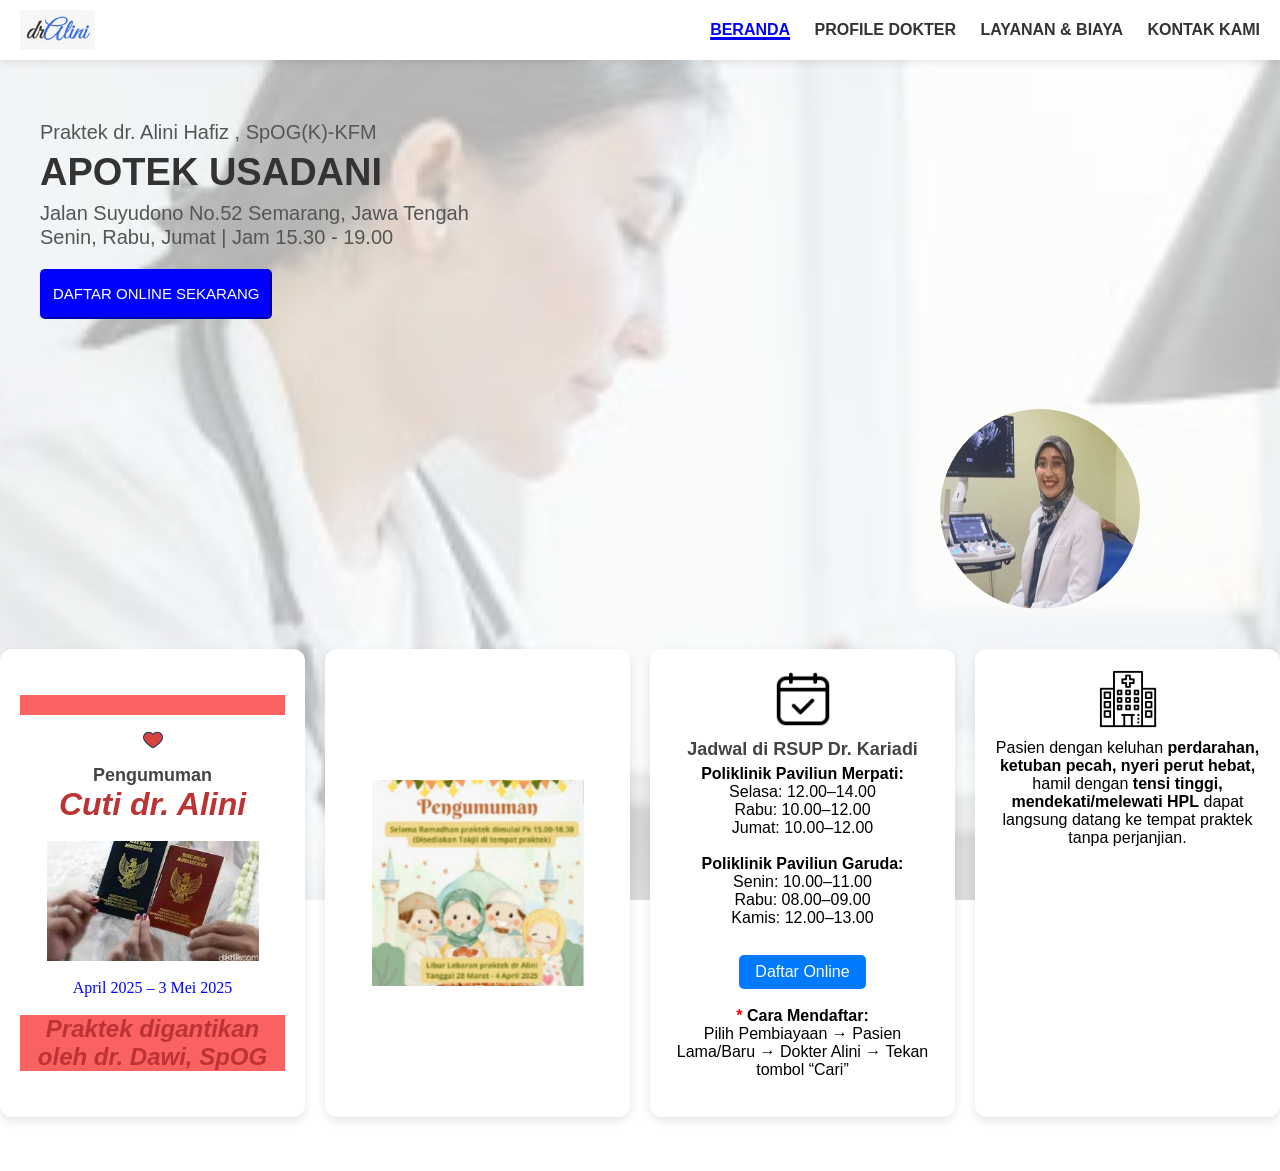
==== Tugas web Dr Alini/index.html @ 299020ec "Rename home.html to index.html" ====
<!doctype html>
<html lang="en">
<head>
  <meta charset="utf-8" />
  <meta name="viewport" content="width=device-width, initial-scale=1" />
  <title>Landing Page with Header and Left Menu</title>
  <style>
    * {
      margin: 0;
      padding: 0;
      box-sizing: border-box;
      font-family: Arial, sans-serif;
    }

    body, html {
      height: 100%;
    }

    /* Background image */
    body {
      background: url(images.jpg) no-repeat center center/cover;
    }

    /* Overlay with white opacity */
    .overlay {
      position: fixed;
      top: 0;
      left: 0;
      width: 100%;
      height: 100%;
      background-color: rgba(255, 255, 255, 0.7);
      z-index: -1;
    }

    header {
      width: 100%;
      height: 60px;
      background-color: white;
      display: flex;
      justify-content: space-between;
      align-items: center;
      padding: 0 20px;
      box-shadow: 0 2px 8px rgba(0,0,0,0.1);
      position: fixed;
      top: 0;
      left: 0;
      z-index: 10;
    }

    header img {
      height: 40px;
    }

    header nav a {
      text-decoration: none;
      color: #333;
      margin-left: 20px;
      font-weight: bold;
    }

    header nav .choosen{
      text-decoration: underline;
      color: blue;
      margin-left: 20px;
      font-weight: bolder;
      text-decoration-thickness: 3px;
    }


    .content {
      margin-top: 80px;
      flex: 1;
      padding: 40px;
      overflow-y: auto;
      line-height: 1.5;
      position: relative;
      font-size: 20px;
    }

    .content h2 {
      font-size: 38px;
      font-weight: 700;
      color: #333;
    }

    .content p {
      color: #555;
      line-height: 1.2;
      font-size: 20px;
    }

    .content button {
      background-color: blue;
      margin-top: 20px;
      border-radius: 5px;
      width: max-content;
      height: 50px;
      border-color: blue;
    }

    .content button p {
      padding: 11px;
      font-size: 15px;
      margin: 0 auto;
      color: white;
      font-weight: 500;
    }

    .content img {
      width: 200px;
      height: 200px;
      position: relative;
      margin-top: 160px;
      margin-right: 100px;
      float: right;
      border-radius: 50%;
    }

  .container {
    display: flex;
    justify-content: space-between;
    gap: 20px;
    flex-wrap: wrap; /* Responsif di layar kecil */
  }

  .card {
    flex: 1;
    min-width: 200px;
    background: white;
    border-radius: 12px;
    box-shadow: 0 4px 10px rgba(0,0,0,0.1);
    padding: 20px;
    display: flex;
    flex-direction: column;
    justify-content: center;  /* Vertikal tengah */
    align-items: center;      /* Horizontal tengah */
    text-align: center;
  }

  .judul {
    font-weight: bold;
    color: #444;
    font-size: 18px;
  }

  .gambar {
    width: 80%;
    max-width: 250px;
    object-fit: cover;
    display: block;
  }

  .love {
    width: 10%;
    max-width: 20px;
    object-fit: cover;
    display: block;
    margin-bottom: 15px;
    margin-top: 15px;
  }

  .red {
    background-color: rgb(250, 98, 98);
    color: rgb(250, 98, 98);
    width: 100%;
    height: 20px;
  }

  .rt {
    color: rgb(189, 51, 51);
    font-style: italic;
  }

  .red2 {
    background-color: rgb(250, 98, 98);
    color:  rgb(189, 51, 51);
    width: 100%;
    height: max-content;
    font-style: italic;
    font-size: x-large;
  }

  .btn {
    display: inline-block;
    background-color: #007BFF;
    color: white;
    padding: 8px 16px;
    border-radius: 5px;
    text-decoration: none;
    margin-top: 10px;
  }

  .btn:hover {
    background-color: #0056b3;
  }

  .left-align {
    text-align: center;
    width: 100%;
  }

  .card2 {
    flex: 1;
    min-width: 200px;
    background: white;
    border-radius: 12px;
    box-shadow: 0 4px 10px rgba(0,0,0,0.1);
    padding: 20px;
    display: flex;
    flex-direction: column;
    align-items: center;      /* Horizontal tengah */
    text-align: center;
  }
  </style>
</head>
<body>
  <div class="overlay"></div>

  <header>
    <img src="logo.jpeg" alt="hm">
    <nav>
      <a href="home.html" class="choosen">BERANDA</a>
      <a href="profile.html">PROFILE DOKTER</a>
      <a href="layanan.html">LAYANAN & BIAYA</a>
      <a href="kontak.html">KONTAK KAMI</a>
    </nav>
  </header>

    <main class="content">
      <p>Praktek dr. Alini Hafiz , SpOG(K)-KFM</p>
      <h2>APOTEK USADANI</h2>
      <p>Jalan Suyudono No.52 Semarang, Jawa Tengah</p>
      <p>Senin, Rabu, Jumat | Jam 15.30 - 19.00</p>
      <button>
        <a href="backend.html" style="text-decoration: none;">
          <p>DAFTAR ONLINE SEKARANG</p>
        </a>
      </button>
      <img src="8.JPG" alt="dokter">
    </main>

    <div class="container">
      <!-- Kolom 1 -->
      <div class="card">
        <div class="red">-</div>
        <img src="heart.png" alt="" class="love">
        <div class="judul">Pengumuman</div>
          <h1 class="rt">Cuti dr. Alini</h1><br>
          <img src="nikah.jpg" alt="Cuti dr. Alini" class="gambar"><br>
          <p style="font-family: cursive; color: blue;">April 2025 – 3 Mei 2025</p><br>
          <h1 class="red2">Praktek digantikan oleh dr. Dawi, SpOG</h1>
      </div>
    
      <!-- Kolom 2 -->
      <div class="card">
        <img src="lebaran.jpeg" alt="Jadwal Ramadhan" class="gambar">
      </div>
    
      <!-- Kolom 3 -->
      <div class="card">
        <img src="check-mark.png" alt="check-mark" style="width: 60px; margin-bottom: 10px;">
        <div class="judul" style="margin-bottom: 5px;">Jadwal di RSUP Dr. Kariadi</div>
        <div class="teks center-align">
          <b>Poliklinik Paviliun Merpati:</b><br>
          Selasa: 12.00–14.00<br>
          Rabu: 10.00–12.00<br>
          Jumat: 10.00–12.00<br><br>
    
          <b>Poliklinik Paviliun Garuda:</b><br>
          Senin: 10.00–11.00<br>
          Rabu: 08.00–09.00<br>
          Kamis: 12.00–13.00<br><br>
    
          <a href="backend.html" class="btn">Daftar Online</a><br><br>
    
          <b><span style="color: red;">*</span> Cara Mendaftar:</b><br>
          Pilih Pembiayaan → Pasien Lama/Baru → Dokter Alini → Tekan tombol “Cari”<br><br>
        </div>
      </div>
      <div class="card2">
        <img src="hospital.png" alt="check-mark" style="width: 60px; margin-bottom: 10px;">
        <div class="teks center-align">
          <p>Pasien dengan keluhan 
            <b>perdarahan, ketuban pecah, nyeri perut hebat,</b>
            hamil dengan <b>tensi tinggi, mendekati/melewati HPL</b>
            dapat langsung datang ke tempat praktek tanpa perjanjian.
          </p>
        </div>
      </div>
    </div>
    <br><br><br>
  </div>
</body>
</html>
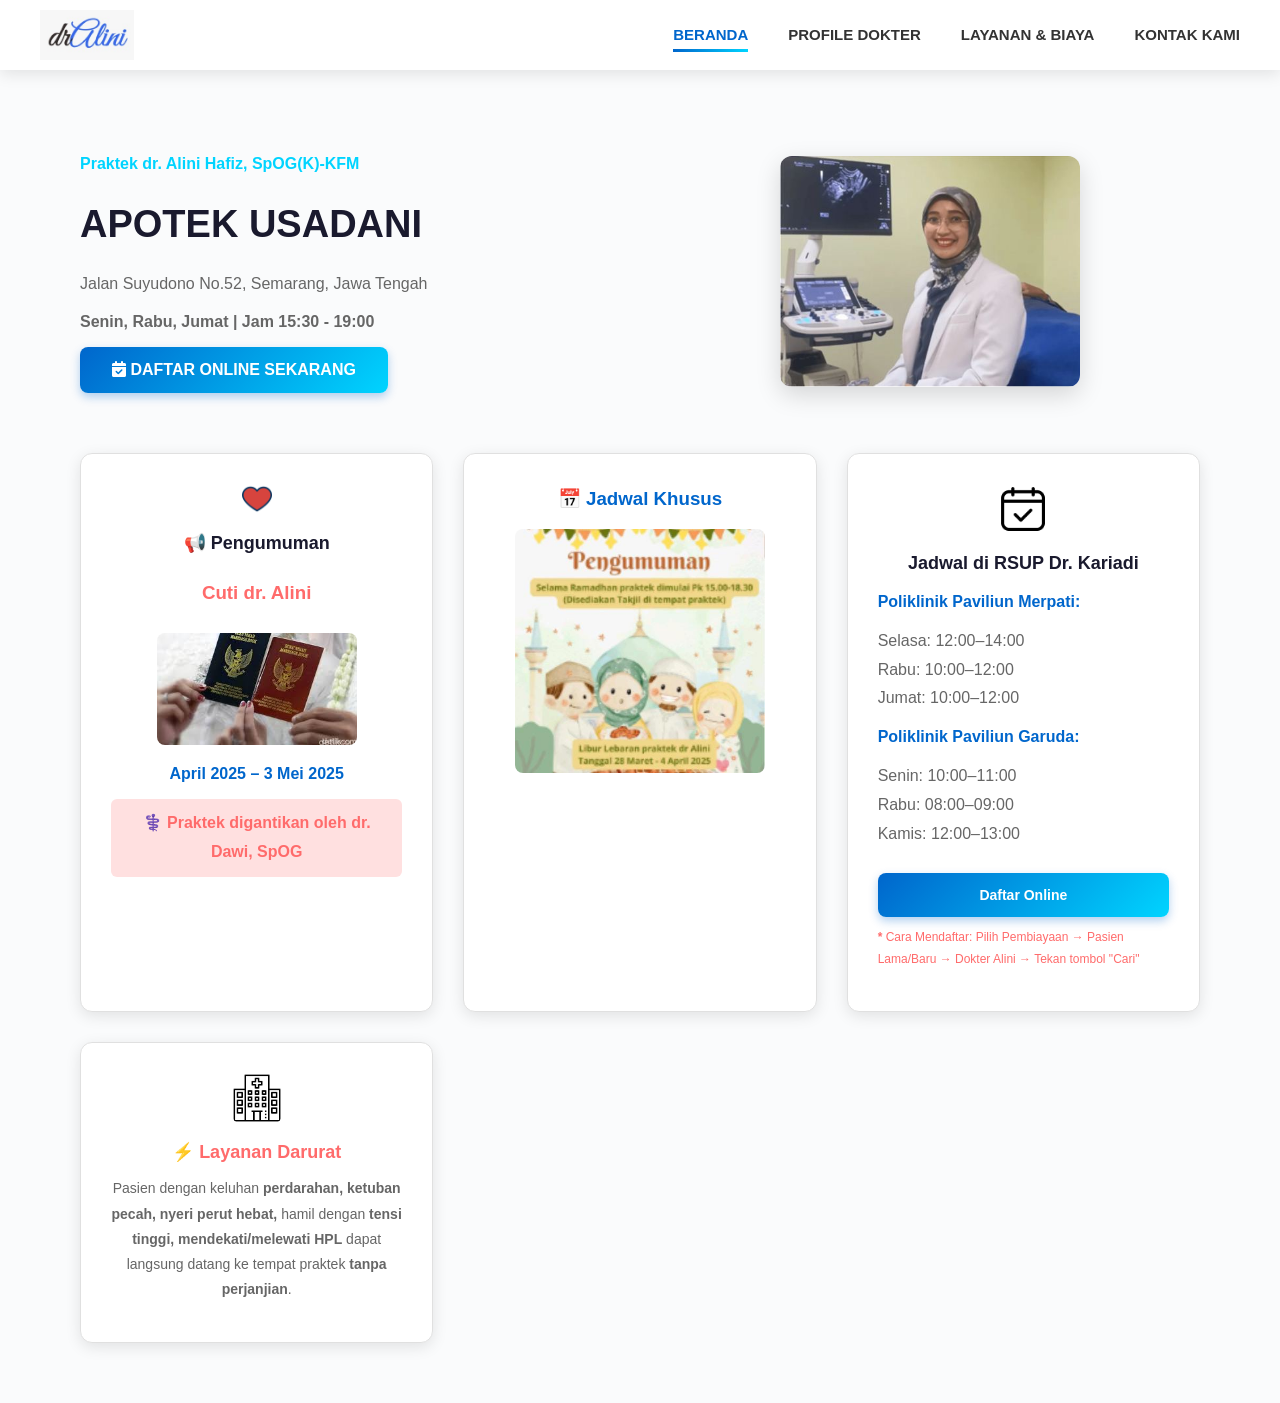
==== commit f12a7fa4: "Redesign homepage with modern professional styling" ====
--- a/Tugas web Dr Alini/index.html
+++ b/Tugas web Dr Alini/index.html
@@ -1,294 +1,90 @@
-<!doctype html>
-<html lang="en">
-<head>
-  <meta charset="utf-8" />
-  <meta name="viewport" content="width=device-width, initial-scale=1" />
-  <title>Landing Page with Header and Left Menu</title>
-  <style>
-    * {
-      margin: 0;
-      padding: 0;
-      box-sizing: border-box;
-      font-family: Arial, sans-serif;
-    }
-
-    body, html {
-      height: 100%;
-    }
-
-    /* Background image */
-    body {
-      background: url(images.jpg) no-repeat center center/cover;
-    }
-
-    /* Overlay with white opacity */
-    .overlay {
-      position: fixed;
-      top: 0;
-      left: 0;
-      width: 100%;
-      height: 100%;
-      background-color: rgba(255, 255, 255, 0.7);
-      z-index: -1;
-    }
-
-    header {
-      width: 100%;
-      height: 60px;
-      background-color: white;
-      display: flex;
-      justify-content: space-between;
-      align-items: center;
-      padding: 0 20px;
-      box-shadow: 0 2px 8px rgba(0,0,0,0.1);
-      position: fixed;
-      top: 0;
-      left: 0;
-      z-index: 10;
-    }
-
-    header img {
-      height: 40px;
-    }
-
-    header nav a {
-      text-decoration: none;
-      color: #333;
-      margin-left: 20px;
-      font-weight: bold;
-    }
-
-    header nav .choosen{
-      text-decoration: underline;
-      color: blue;
-      margin-left: 20px;
-      font-weight: bolder;
-      text-decoration-thickness: 3px;
-    }
-
-
-    .content {
-      margin-top: 80px;
-      flex: 1;
-      padding: 40px;
-      overflow-y: auto;
-      line-height: 1.5;
-      position: relative;
-      font-size: 20px;
-    }
-
-    .content h2 {
-      font-size: 38px;
-      font-weight: 700;
-      color: #333;
-    }
-
-    .content p {
-      color: #555;
-      line-height: 1.2;
-      font-size: 20px;
-    }
-
-    .content button {
-      background-color: blue;
-      margin-top: 20px;
-      border-radius: 5px;
-      width: max-content;
-      height: 50px;
-      border-color: blue;
-    }
-
-    .content button p {
-      padding: 11px;
-      font-size: 15px;
-      margin: 0 auto;
-      color: white;
-      font-weight: 500;
-    }
-
-    .content img {
-      width: 200px;
-      height: 200px;
-      position: relative;
-      margin-top: 160px;
-      margin-right: 100px;
-      float: right;
-      border-radius: 50%;
-    }
-
-  .container {
-    display: flex;
-    justify-content: space-between;
-    gap: 20px;
-    flex-wrap: wrap; /* Responsif di layar kecil */
-  }
-
-  .card {
-    flex: 1;
-    min-width: 200px;
-    background: white;
-    border-radius: 12px;
-    box-shadow: 0 4px 10px rgba(0,0,0,0.1);
-    padding: 20px;
-    display: flex;
-    flex-direction: column;
-    justify-content: center;  /* Vertikal tengah */
-    align-items: center;      /* Horizontal tengah */
-    text-align: center;
-  }
-
-  .judul {
-    font-weight: bold;
-    color: #444;
-    font-size: 18px;
-  }
-
-  .gambar {
-    width: 80%;
-    max-width: 250px;
-    object-fit: cover;
-    display: block;
-  }
-
-  .love {
-    width: 10%;
-    max-width: 20px;
-    object-fit: cover;
-    display: block;
-    margin-bottom: 15px;
-    margin-top: 15px;
-  }
-
-  .red {
-    background-color: rgb(250, 98, 98);
-    color: rgb(250, 98, 98);
-    width: 100%;
-    height: 20px;
-  }
-
-  .rt {
-    color: rgb(189, 51, 51);
-    font-style: italic;
-  }
-
-  .red2 {
-    background-color: rgb(250, 98, 98);
-    color:  rgb(189, 51, 51);
-    width: 100%;
-    height: max-content;
-    font-style: italic;
-    font-size: x-large;
-  }
-
-  .btn {
-    display: inline-block;
-    background-color: #007BFF;
-    color: white;
-    padding: 8px 16px;
-    border-radius: 5px;
-    text-decoration: none;
-    margin-top: 10px;
-  }
-
-  .btn:hover {
-    background-color: #0056b3;
-  }
-
-  .left-align {
-    text-align: center;
-    width: 100%;
-  }
-
-  .card2 {
-    flex: 1;
-    min-width: 200px;
-    background: white;
-    border-radius: 12px;
-    box-shadow: 0 4px 10px rgba(0,0,0,0.1);
-    padding: 20px;
-    display: flex;
-    flex-direction: column;
-    align-items: center;      /* Horizontal tengah */
-    text-align: center;
-  }
-  </style>
-</head>
-<body>
-  <div class="overlay"></div>
-
-  <header>
-    <img src="logo.jpeg" alt="hm">
-    <nav>
-      <a href="home.html" class="choosen">BERANDA</a>
-      <a href="profile.html">PROFILE DOKTER</a>
-      <a href="layanan.html">LAYANAN & BIAYA</a>
-      <a href="kontak.html">KONTAK KAMI</a>
-    </nav>
-  </header>
-
-    <main class="content">
-      <p>Praktek dr. Alini Hafiz , SpOG(K)-KFM</p>
-      <h2>APOTEK USADANI</h2>
-      <p>Jalan Suyudono No.52 Semarang, Jawa Tengah</p>
-      <p>Senin, Rabu, Jumat | Jam 15.30 - 19.00</p>
-      <button>
-        <a href="backend.html" style="text-decoration: none;">
-          <p>DAFTAR ONLINE SEKARANG</p>
-        </a>
-      </button>
-      <img src="8.JPG" alt="dokter">
-    </main>
-
-    <div class="container">
-      <!-- Kolom 1 -->
-      <div class="card">
-        <div class="red">-</div>
-        <img src="heart.png" alt="" class="love">
-        <div class="judul">Pengumuman</div>
-          <h1 class="rt">Cuti dr. Alini</h1><br>
-          <img src="nikah.jpg" alt="Cuti dr. Alini" class="gambar"><br>
-          <p style="font-family: cursive; color: blue;">April 2025 – 3 Mei 2025</p><br>
-          <h1 class="red2">Praktek digantikan oleh dr. Dawi, SpOG</h1>
-      </div>
-    
-      <!-- Kolom 2 -->
-      <div class="card">
-        <img src="lebaran.jpeg" alt="Jadwal Ramadhan" class="gambar">
-      </div>
-    
-      <!-- Kolom 3 -->
-      <div class="card">
-        <img src="check-mark.png" alt="check-mark" style="width: 60px; margin-bottom: 10px;">
-        <div class="judul" style="margin-bottom: 5px;">Jadwal di RSUP Dr. Kariadi</div>
-        <div class="teks center-align">
-          <b>Poliklinik Paviliun Merpati:</b><br>
-          Selasa: 12.00–14.00<br>
-          Rabu: 10.00–12.00<br>
-          Jumat: 10.00–12.00<br><br>
-    
-          <b>Poliklinik Paviliun Garuda:</b><br>
-          Senin: 10.00–11.00<br>
-          Rabu: 08.00–09.00<br>
-          Kamis: 12.00–13.00<br><br>
-    
-          <a href="backend.html" class="btn">Daftar Online</a><br><br>
-    
-          <b><span style="color: red;">*</span> Cara Mendaftar:</b><br>
-          Pilih Pembiayaan → Pasien Lama/Baru → Dokter Alini → Tekan tombol “Cari”<br><br>
-        </div>
-      </div>
-      <div class="card2">
-        <img src="hospital.png" alt="check-mark" style="width: 60px; margin-bottom: 10px;">
-        <div class="teks center-align">
-          <p>Pasien dengan keluhan 
-            <b>perdarahan, ketuban pecah, nyeri perut hebat,</b>
-            hamil dengan <b>tensi tinggi, mendekati/melewati HPL</b>
-            dapat langsung datang ke tempat praktek tanpa perjanjian.
-          </p>
-        </div>
-      </div>
-    </div>
-    <br><br><br>
-  </div>
-</body>
-</html>
+<!DOCTYPE html>
+<html lang="id">
+<head>
+  <meta charset="utf-8" />
+  <meta name="viewport" content="width=device-width, initial-scale=1" />
+  <title>Klinik Dr. Alini Hafiz - Spesialis Obstetri & Ginekologi</title>
+  <link rel="stylesheet" href="https://cdnjs.cloudflare.com/ajax/libs/font-awesome/6.6.0/css/all.min.css">
+  <link rel="stylesheet" href="styles.css">
+</head>
+<body>
+  <header>
+    <img src="logo.jpeg" alt="Logo Klinik Dr. Alini">
+    <nav>
+      <a href="index.html" class="choosen">BERANDA</a>
+      <a href="profile.html">PROFILE DOKTER</a>
+      <a href="layanan.html">LAYANAN & BIAYA</a>
+      <a href="kontak.html">KONTAK KAMI</a>
+    </nav>
+  </header>
+
+  <main class="content">
+    <section class="hero-section">
+      <div class="hero-text">
+        <p>Praktek dr. Alini Hafiz, SpOG(K)-KFM</p>
+        <h2>APOTEK USADANI</h2>
+        <p>Jalan Suyudono No.52, Semarang, Jawa Tengah</p>
+        <p><strong>Senin, Rabu, Jumat | Jam 15:30 - 19:00</strong></p>
+        <button onclick="window.location.href='backend.html'">
+          <i class="fas fa-calendar-check"></i> DAFTAR ONLINE SEKARANG
+        </button>
+      </div>
+      <div class="hero-image">
+        <img src="8.JPG" alt="Dr. Alini Hafiz">
+      </div>
+    </section>
+
+    <div class="container">
+      <!-- Pengumuman -->
+      <div class="card">
+        <img src="heart.png" alt="Pengumuman" class="love">
+        <div class="judul">📢 Pengumuman</div>
+        <h3 style="color: #ff6b6b; margin: 10px 0;">Cuti dr. Alini</h3>
+        <img src="nikah.jpg" alt="Cuti dr. Alini" style="width: 100%; max-width: 200px; border-radius: 8px; margin: 15px 0;">
+        <p style="color: var(--primary-color); font-weight: 600;">April 2025 – 3 Mei 2025</p>
+        <p style="color: #ff6b6b; font-weight: 700; background: #ffe0e0; padding: 10px; border-radius: 6px;">
+          ⚕️ Praktek digantikan oleh dr. Dawi, SpOG
+        </p>
+      </div>
+    
+      <!-- Jadwal Ramadhan -->
+      <div class="card">
+        <h3 style="color: var(--primary-color); margin-bottom: 15px;">📅 Jadwal Khusus</h3>
+        <img src="lebaran.jpeg" alt="Jadwal Ramadhan" style="width: 100%; border-radius: 8px;">
+      </div>
+    
+      <!-- Jadwal RSUP Dr. Kariadi -->
+      <div class="card">
+        <img src="check-mark.png" alt="Jadwal" style="width: 50px; margin-bottom: 15px;">
+        <div class="judul">Jadwal di RSUP Dr. Kariadi</div>
+        <div style="font-size: 14px; color: #555; text-align: left; width: 100%;">
+          <p><strong style="color: var(--primary-color);">Poliklinik Paviliun Merpati:</strong></p>
+          <p>Selasa: 12:00–14:00<br>Rabu: 10:00–12:00<br>Jumat: 10:00–12:00</p>
+          
+          <p style="margin-top: 10px;"><strong style="color: var(--primary-color);">Poliklinik Paviliun Garuda:</strong></p>
+          <p>Senin: 10:00–11:00<br>Rabu: 08:00–09:00<br>Kamis: 12:00–13:00</p>
+          
+          <button onclick="window.location.href='backend.html'" style="width: 100%; margin-top: 15px; font-size: 14px;">
+            Daftar Online
+          </button>
+          
+          <p style="font-size: 12px; color: #ff6b6b; margin-top: 10px;"><strong>*</strong> Cara Mendaftar: Pilih Pembiayaan → Pasien Lama/Baru → Dokter Alini → Tekan tombol "Cari"</p>
+        </div>
+      </div>
+
+      <!-- Keterangan Penting -->
+      <div class="card">
+        <img src="hospital.png" alt="Layanan Darurat" style="width: 50px; margin-bottom: 15px;">
+        <div class="judul" style="color: #ff6b6b;">⚡ Layanan Darurat</div>
+        <p style="font-size: 14px; line-height: 1.8;">
+          Pasien dengan keluhan <strong>perdarahan, ketuban pecah, nyeri perut hebat,</strong> 
+          hamil dengan <strong>tensi tinggi, mendekati/melewati HPL</strong> 
+          dapat langsung datang ke tempat praktek <strong>tanpa perjanjian</strong>.
+        </p>
+      </div>
+    </div>
+  </main>
+
+  <script src="script.js"></script>
+</body>
+</html>
--- a/Tugas web Dr Alini/styles.css
+++ b/Tugas web Dr Alini/styles.css
@@ -0,0 +1,607 @@
+/* ===================== GLOBAL STYLES ===================== */
+* {
+  margin: 0;
+  padding: 0;
+  box-sizing: border-box;
+}
+
+:root {
+  --primary-color: #0066cc;
+  --secondary-color: #00d4ff;
+  --accent-color: #ff6b6b;
+  --dark-color: #1a1a2e;
+  --light-color: #f5f7fa;
+  --text-color: #333333;
+  --border-color: #e0e0e0;
+  --shadow: 0 4px 15px rgba(0, 0, 0, 0.1);
+  --shadow-hover: 0 8px 25px rgba(0, 0, 0, 0.15);
+}
+
+html, body {
+  height: 100%;
+  font-family: 'Segoe UI', Tahoma, Geneva, Verdana, sans-serif;
+  color: var(--text-color);
+  line-height: 1.6;
+}
+
+body {
+  background-color: #fafbfc;
+}
+
+/* ===================== HEADER ===================== */
+header {
+  width: 100%;
+  height: 70px;
+  background-color: white;
+  display: flex;
+  justify-content: space-between;
+  align-items: center;
+  padding: 0 40px;
+  box-shadow: var(--shadow);
+  position: fixed;
+  top: 0;
+  left: 0;
+  z-index: 100;
+  transition: all 0.3s ease;
+}
+
+header img {
+  height: 50px;
+  object-fit: contain;
+  transition: transform 0.3s ease;
+}
+
+header img:hover {
+  transform: scale(1.05);
+}
+
+header nav {
+  display: flex;
+  gap: 40px;
+}
+
+header nav a {
+  text-decoration: none;
+  color: var(--text-color);
+  font-weight: 600;
+  font-size: 15px;
+  position: relative;
+  transition: all 0.3s ease;
+}
+
+header nav a::after {
+  content: '';
+  position: absolute;
+  bottom: -5px;
+  left: 0;
+  width: 0;
+  height: 3px;
+  background: linear-gradient(90deg, var(--primary-color), var(--secondary-color));
+  transition: width 0.3s ease;
+}
+
+header nav a:hover::after,
+header nav a.choosen::after {
+  width: 100%;
+}
+
+header nav a.choosen {
+  color: var(--primary-color);
+  font-weight: 700;
+}
+
+/* ===================== MAIN CONTENT ===================== */
+main.content {
+  margin-top: 90px;
+  padding: 60px 40px;
+  max-width: 1200px;
+  margin-left: auto;
+  margin-right: auto;
+}
+
+main.content h1 {
+  font-size: 42px;
+  color: var(--dark-color);
+  margin-bottom: 15px;
+  font-weight: 700;
+}
+
+main.content h2 {
+  font-size: 38px;
+  color: var(--dark-color);
+  margin-bottom: 15px;
+  font-weight: 700;
+}
+
+main.content h4 {
+  color: var(--secondary-color);
+  text-align: center;
+  margin: 30px 0;
+  font-weight: 600;
+}
+
+main.content p {
+  color: #666;
+  font-size: 16px;
+  line-height: 1.8;
+  margin-bottom: 10px;
+}
+
+/* ===================== BUTTONS ===================== */
+button {
+  background: linear-gradient(135deg, var(--primary-color), var(--secondary-color));
+  color: white;
+  border: none;
+  padding: 14px 32px;
+  border-radius: 8px;
+  font-size: 16px;
+  font-weight: 600;
+  cursor: pointer;
+  transition: all 0.3s ease;
+  box-shadow: 0 4px 10px rgba(0, 102, 204, 0.3);
+}
+
+button:hover {
+  transform: translateY(-3px);
+  box-shadow: 0 8px 20px rgba(0, 102, 204, 0.4);
+}
+
+button:active {
+  transform: translateY(-1px);
+}
+
+button p {
+  margin: 0;
+  padding: 0;
+}
+
+/* ===================== CARDS ===================== */
+.container {
+  display: grid;
+  grid-template-columns: repeat(auto-fit, minmax(280px, 1fr));
+  gap: 30px;
+  margin-top: 40px;
+}
+
+.card {
+  background: white;
+  border-radius: 12px;
+  box-shadow: var(--shadow);
+  padding: 30px;
+  display: flex;
+  flex-direction: column;
+  justify-content: flex-start;
+  align-items: center;
+  text-align: center;
+  transition: all 0.3s ease;
+  border: 1px solid var(--border-color);
+}
+
+.card:hover {
+  transform: translateY(-8px);
+  box-shadow: var(--shadow-hover);
+  border-color: var(--secondary-color);
+}
+
+.card img {
+  width: 100%;
+  max-width: 250px;
+  height: auto;
+  border-radius: 8px;
+  object-fit: cover;
+  margin-bottom: 15px;
+}
+
+.card .judul {
+  font-weight: 700;
+  color: var(--dark-color);
+  font-size: 18px;
+  margin-bottom: 10px;
+}
+
+.card .love {
+  width: 30px;
+  height: 30px;
+  margin-bottom: 15px;
+}
+
+.card .btn {
+  display: inline-block;
+  background: linear-gradient(135deg, var(--primary-color), var(--secondary-color));
+  color: white;
+  padding: 10px 24px;
+  border-radius: 8px;
+  text-decoration: none;
+  margin-top: 15px;
+  transition: all 0.3s ease;
+  font-size: 14px;
+  font-weight: 600;
+}
+
+.card .btn:hover {
+  transform: translateY(-3px);
+  box-shadow: 0 6px 15px rgba(0, 102, 204, 0.3);
+}
+
+/* ===================== HOME PAGE SPECIFIC ===================== */
+.hero-section {
+  display: flex;
+  justify-content: space-between;
+  align-items: center;
+  gap: 40px;
+  margin-bottom: 60px;
+  flex-wrap: wrap;
+}
+
+.hero-text {
+  flex: 1;
+  min-width: 300px;
+}
+
+.hero-text p:first-child {
+  color: var(--secondary-color);
+  font-weight: 600;
+  font-size: 16px;
+  margin-bottom: 15px;
+}
+
+.hero-text h2 {
+  margin-top: 0;
+}
+
+.hero-image {
+  flex: 1;
+  min-width: 300px;
+  display: flex;
+  justify-content: center;
+}
+
+.hero-image img {
+  width: 100%;
+  max-width: 300px;
+  height: auto;
+  border-radius: 12px;
+  box-shadow: var(--shadow-hover);
+}
+
+/* ===================== MODAL ===================== */
+.modal {
+  display: none;
+  position: fixed;
+  z-index: 200;
+  left: 0;
+  top: 0;
+  width: 100%;
+  height: 100%;
+  background-color: rgba(0, 0, 0, 0.6);
+  justify-content: center;
+  align-items: center;
+  animation: fadeIn 0.3s ease;
+}
+
+@keyframes fadeIn {
+  from {
+    opacity: 0;
+  }
+  to {
+    opacity: 1;
+  }
+}
+
+.modal-content {
+  background-color: white;
+  padding: 40px;
+  border-radius: 12px;
+  text-align: center;
+  width: 90%;
+  max-width: 400px;
+  box-shadow: 0 10px 40px rgba(0, 0, 0, 0.2);
+  animation: slideUp 0.3s ease;
+}
+
+@keyframes slideUp {
+  from {
+    transform: translateY(30px);
+    opacity: 0;
+  }
+  to {
+    transform: translateY(0);
+    opacity: 1;
+  }
+}
+
+.modal-content h2 {
+  color: var(--primary-color);
+  margin-bottom: 15px;
+  font-size: 24px;
+}
+
+.modal-content p {
+  color: #555;
+  font-size: 16px;
+  margin-bottom: 30px;
+}
+
+.close-btn {
+  background: linear-gradient(135deg, var(--primary-color), var(--secondary-color));
+  color: white;
+  padding: 12px 30px;
+  border: none;
+  border-radius: 8px;
+  cursor: pointer;
+  font-weight: 600;
+  transition: all 0.3s ease;
+}
+
+.close-btn:hover {
+  transform: translateY(-2px);
+  box-shadow: 0 6px 15px rgba(0, 102, 204, 0.3);
+}
+
+/* ===================== GALLERY ===================== */
+.gallery-container {
+  display: grid;
+  grid-template-columns: repeat(auto-fit, minmax(220px, 1fr));
+  gap: 20px;
+  margin-top: 40px;
+}
+
+.gallery-item {
+  overflow: hidden;
+  border-radius: 10px;
+  box-shadow: var(--shadow);
+  transition: all 0.3s ease;
+  height: 220px;
+}
+
+.gallery-item:hover {
+  transform: scale(1.05);
+  box-shadow: var(--shadow-hover);
+}
+
+.gallery-item img {
+  width: 100%;
+  height: 100%;
+  object-fit: cover;
+}
+
+/* ===================== CONTACT FORM ===================== */
+.contact-form {
+  background: white;
+  padding: 40px;
+  border-radius: 12px;
+  box-shadow: var(--shadow);
+  max-width: 500px;
+}
+
+.form-group {
+  margin-bottom: 20px;
+  display: flex;
+  gap: 15px;
+  flex-wrap: wrap;
+}
+
+.form-group input,
+.contact-form textarea {
+  flex: 1;
+  min-width: 200px;
+  padding: 14px;
+  border: 1px solid var(--border-color);
+  border-radius: 8px;
+  font-size: 14px;
+  font-family: inherit;
+  transition: all 0.3s ease;
+}
+
+.form-group input:focus,
+.contact-form textarea:focus {
+  outline: none;
+  border-color: var(--primary-color);
+  box-shadow: 0 0 0 3px rgba(0, 102, 204, 0.1);
+}
+
+.contact-form textarea {
+  width: 100%;
+  resize: vertical;
+  height: 120px;
+}
+
+.contact-info {
+  display: grid;
+  gap: 30px;
+}
+
+.info-item {
+  display: flex;
+  gap: 20px;
+}
+
+.info-item i {
+  font-size: 28px;
+  color: var(--primary-color);
+  background: linear-gradient(135deg, rgba(0, 102, 204, 0.1), rgba(0, 212, 255, 0.1));
+  padding: 15px;
+  border-radius: 50%;
+  width: 60px;
+  height: 60px;
+  display: flex;
+  align-items: center;
+  justify-content: center;
+  flex-shrink: 0;
+}
+
+.info-item h4 {
+  color: var(--dark-color);
+  margin-bottom: 5px;
+  font-size: 18px;
+}
+
+.info-item p {
+  color: #666;
+  margin: 0;
+}
+
+/* ===================== MAP ===================== */
+.map-container {
+  width: 100%;
+  height: 400px;
+  margin: 40px 0;
+  border-radius: 12px;
+  overflow: hidden;
+  box-shadow: var(--shadow);
+}
+
+.map-container iframe {
+  width: 100%;
+  height: 100%;
+  border: none;
+}
+
+/* ===================== PROFILE PAGE ===================== */
+.profile-container {
+  background: white;
+  border-radius: 12px;
+  max-width: 950px;
+  margin: 40px auto;
+  display: flex;
+  align-items: center;
+  padding: 40px;
+  gap: 40px;
+  box-shadow: var(--shadow);
+  border: 1px solid var(--border-color);
+  flex-wrap: wrap;
+}
+
+.profile-image img {
+  width: 250px;
+  height: auto;
+  border-radius: 10px;
+  box-shadow: 0 8px 20px rgba(0, 0, 0, 0.15);
+}
+
+.profile-text {
+  flex: 1;
+  min-width: 300px;
+}
+
+.profile-text h2 {
+  font-size: 24px;
+  color: var(--primary-color);
+  margin-bottom: 15px;
+}
+
+.profile-text p {
+  color: #555;
+  font-size: 15px;
+  margin-bottom: 12px;
+  line-height: 1.8;
+}
+
+/* ===================== RESPONSIVE DESIGN ===================== */
+@media (max-width: 768px) {
+  header {
+    padding: 0 20px;
+    height: 60px;
+  }
+
+  header nav {
+    gap: 20px;
+  }
+
+  header nav a {
+    font-size: 13px;
+  }
+
+  main.content {
+    margin-top: 80px;
+    padding: 40px 20px;
+  }
+
+  main.content h1 {
+    font-size: 32px;
+  }
+
+  main.content h2 {
+    font-size: 28px;
+  }
+
+  .container {
+    grid-template-columns: 1fr;
+    gap: 20px;
+  }
+
+  .card {
+    padding: 20px;
+  }
+
+  .hero-section {
+    gap: 20px;
+  }
+
+  .profile-container {
+    flex-direction: column;
+    padding: 20px;
+  }
+
+  .contact-form,
+  .contact-info {
+    max-width: 100%;
+  }
+
+  .form-group {
+    flex-direction: column;
+  }
+
+  .form-group input {
+    width: 100%;
+  }
+}
+
+@media (max-width: 480px) {
+  header {
+    padding: 0 15px;
+  }
+
+  header nav {
+    gap: 15px;
+    flex-wrap: wrap;
+  }
+
+  header nav a {
+    font-size: 12px;
+  }
+
+  main.content h1 {
+    font-size: 26px;
+  }
+
+  main.content h2 {
+    font-size: 22px;
+  }
+
+  button {
+    padding: 12px 24px;
+    font-size: 14px;
+  }
+
+  .gallery-item {
+    height: 180px;
+  }
+}
+
+/* ===================== UTILITIES ===================== */
+.text-center {
+  text-align: center;
+}
+
+.mt-20 {
+  margin-top: 20px;
+}
+
+.mb-20 {
+  margin-bottom: 20px;
+}
+
+.spec {
+  color: var(--secondary-color);
+}
